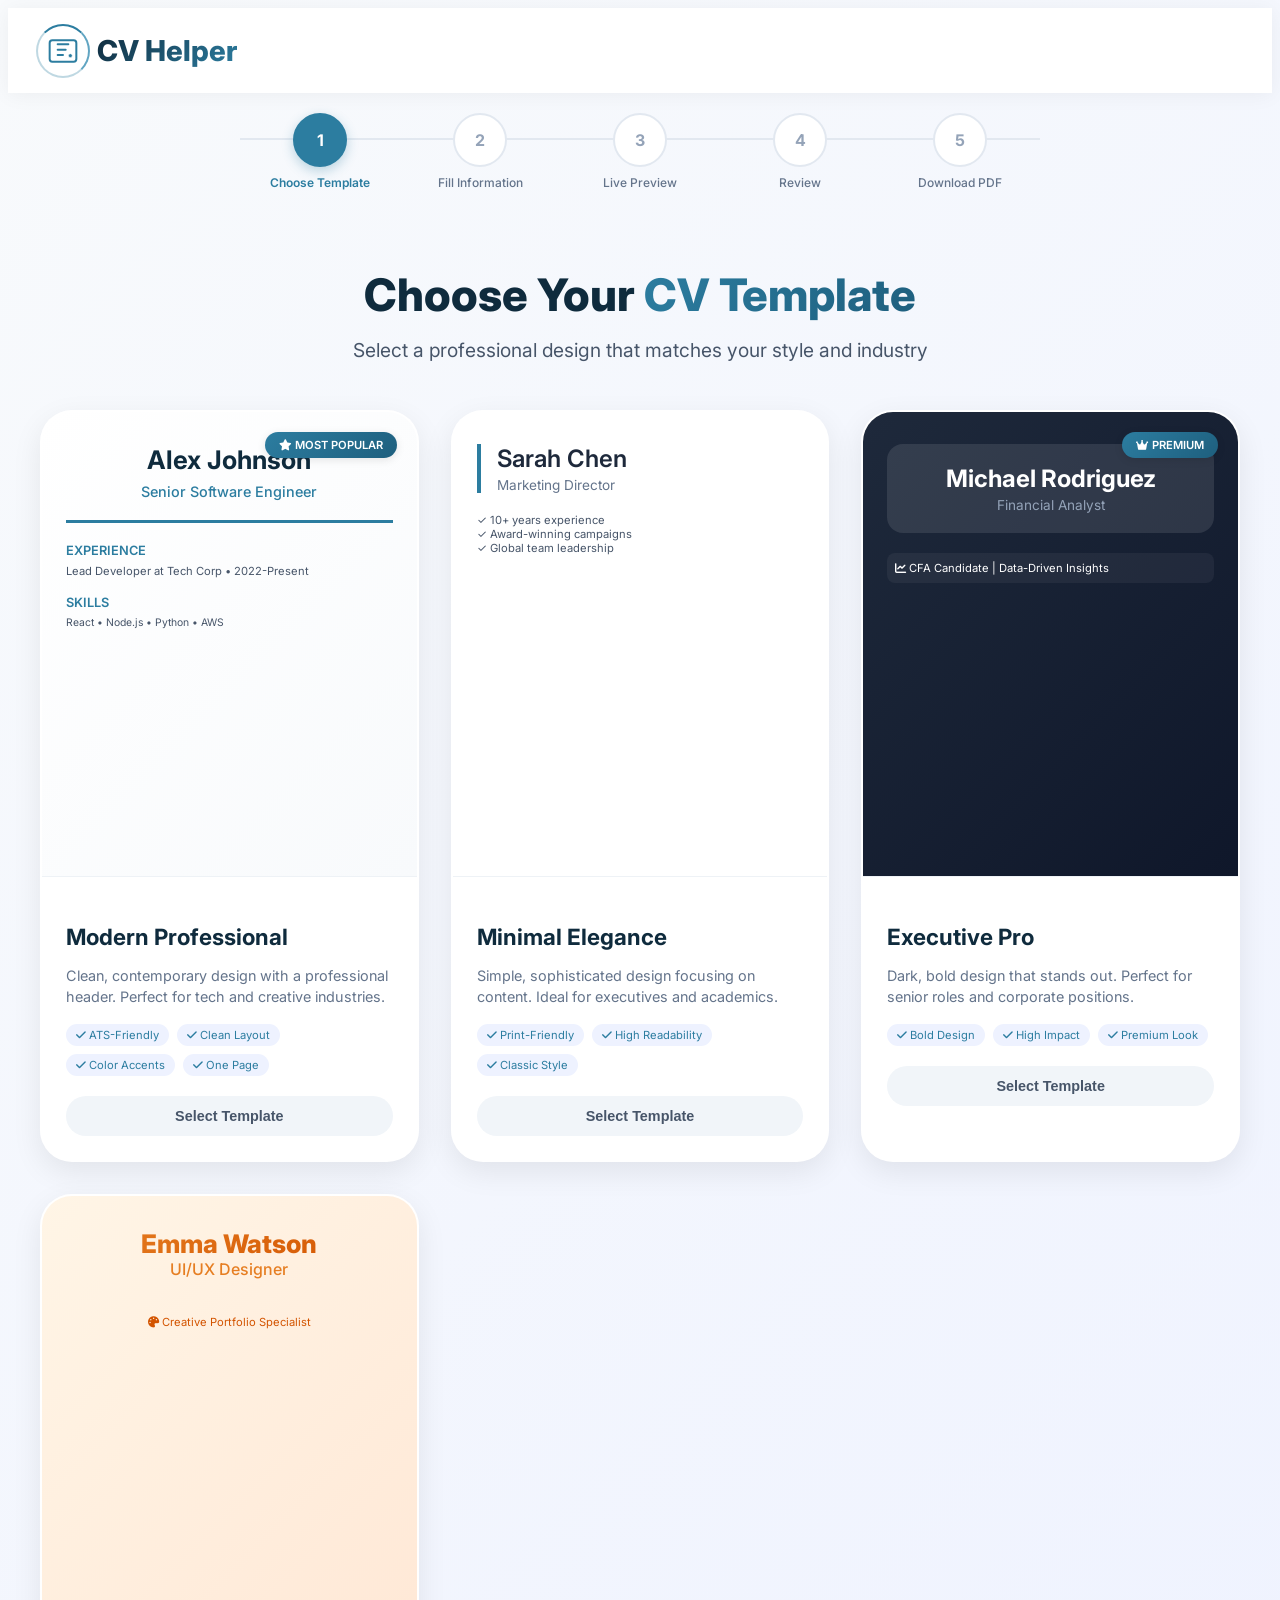
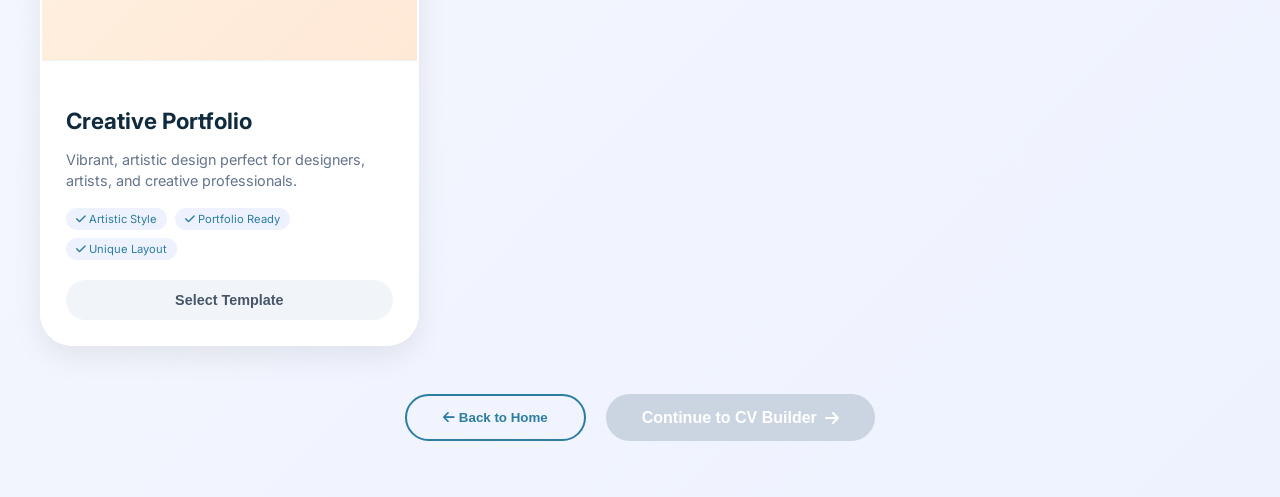
==== Gettingdtarted.html @ 2488ede4 "Add files via upload Frontend pages for for CV helper" ====
<!DOCTYPE html>
<html lang="en">
<head>
  <meta charset="UTF-8">
  <meta name="viewport" content="width=device-width, initial-scale=1.0, user-scalable=yes">
  <title>Choose Your CV Template | CV Helper</title>
  <link href="https://fonts.googleapis.com/css2?family=Inter:opsz,wght@14..32,300;14..32,400;14..32,500;14..32,600;14..32,700;14..32,800&display=swap" rel="stylesheet">
  <link rel="stylesheet" href="https://cdnjs.cloudflare.com/ajax/libs/font-awesome/6.0.0-beta3/css/all.min.css">
  <link rel="stylesheet" href="Gettingdtarted.css">
</head>
<body>

<div class="header">
  <div class="header-content">
    <a href="description.html" class="logo">
      <div class="logo-icon">
        <div class="logo-ring"></div>
        <svg viewBox="0 0 24 24" fill="none" xmlns="http://www.w3.org/2000/svg">
          <path d="M4 4H20C21.1 4 22 4.9 22 6V18C22 19.1 21.1 20 20 20H4C2.9 20 2 19.1 2 18V6C2 4.9 2.9 4 4 4Z" stroke="#2c7da0" stroke-width="1.5" fill="white"/>
          <path d="M8 7H16M8 11H14M8 15H12" stroke="#2c7da0" stroke-width="1.5" stroke-linecap="round"/>
          <circle cx="17.5" cy="15.5" r="1.5" fill="#2c7da0" stroke="white" stroke-width="0.5"/>
        </svg>
      </div>
      <div class="logo-text">CV Helper</div>
    </a>
  </div>
</div>

<div class="progress-container">
  <div class="progress-steps">
    <div class="step active"><div class="step-number"><span>1</span></div><div class="step-label">Choose Template</div></div>
    <div class="step"><div class="step-number"><span>2</span></div><div class="step-label">Fill Information</div></div>
    <div class="step"><div class="step-number"><span>3</span></div><div class="step-label">Live Preview</div></div>
    <div class="step"><div class="step-number"><span>4</span></div><div class="step-label">Review</div></div>
    <div class="step"><div class="step-number"><span>5</span></div><div class="step-label">Download PDF</div></div>
  </div>
</div>

<div class="container">
  <div class="hero-section">
    <h1>Choose Your <span>CV Template</span></h1>
    <p>Select a professional design that matches your style and industry</p>
  </div>

  <div class="template-grid" id="templateGrid">
    <!-- Modern Template -->
    <div class="template-card" data-template="modern">
      <div class="template-badge"><i class="fas fa-star"></i> MOST POPULAR</div>
      <div class="template-preview preview-modern">
        <div class="cv-header">
          <div class="cv-name">Alex Johnson</div>
          <div class="cv-title">Senior Software Engineer</div>
        </div>
        <div class="cv-section">
          <h4>EXPERIENCE</h4>
          <div style="font-size: 0.7rem; color: #475569;">Lead Developer at Tech Corp • 2022-Present</div>
        </div>
        <div class="cv-section">
          <h4>SKILLS</h4>
          <div style="font-size: 0.65rem; color: #475569;">React • Node.js • Python • AWS</div>
        </div>
      </div>
      <div class="template-info">
        <h3>Modern Professional</h3>
        <p>Clean, contemporary design with a professional header. Perfect for tech and creative industries.</p>
        <div class="template-features">
          <span class="feature-tag"><i class="fas fa-check"></i> ATS-Friendly</span>
          <span class="feature-tag"><i class="fas fa-check"></i> Clean Layout</span>
          <span class="feature-tag"><i class="fas fa-check"></i> Color Accents</span>
          <span class="feature-tag"><i class="fas fa-check"></i> One Page</span>
        </div>
        <button class="select-btn">Select Template</button>
      </div>
    </div>

    <!-- Minimal Template -->
    <div class="template-card" data-template="minimal">
      <div class="template-preview preview-minimal">
        <div class="cv-header">
          <div class="cv-name">Sarah Chen</div>
          <div class="cv-title">Marketing Director</div>
        </div>
        <div style="margin-top: 16px; font-size: 0.7rem; color: #475569;">
          <div>✓ 10+ years experience</div>
          <div>✓ Award-winning campaigns</div>
          <div>✓ Global team leadership</div>
        </div>
      </div>
      <div class="template-info">
        <h3>Minimal Elegance</h3>
        <p>Simple, sophisticated design focusing on content. Ideal for executives and academics.</p>
        <div class="template-features">
          <span class="feature-tag"><i class="fas fa-check"></i> Print-Friendly</span>
          <span class="feature-tag"><i class="fas fa-check"></i> High Readability</span>
          <span class="feature-tag"><i class="fas fa-check"></i> Classic Style</span>
        </div>
        <button class="select-btn">Select Template</button>
      </div>
    </div>

    <!-- Professional Template -->
    <div class="template-card" data-template="professional">
      <div class="template-badge"><i class="fas fa-crown"></i> PREMIUM</div>
      <div class="template-preview preview-professional">
        <div class="cv-header">
          <div class="cv-name">Michael Rodriguez</div>
          <div class="cv-title">Financial Analyst</div>
        </div>
        <div class="info-line">
          <i class="fas fa-chart-line"></i> CFA Candidate | Data-Driven Insights
        </div>
      </div>
      <div class="template-info">
        <h3>Executive Pro</h3>
        <p>Dark, bold design that stands out. Perfect for senior roles and corporate positions.</p>
        <div class="template-features">
          <span class="feature-tag"><i class="fas fa-check"></i> Bold Design</span>
          <span class="feature-tag"><i class="fas fa-check"></i> High Impact</span>
          <span class="feature-tag"><i class="fas fa-check"></i> Premium Look</span>
        </div>
        <button class="select-btn">Select Template</button>
      </div>
    </div>

    <!-- Creative Template -->
    <div class="template-card" data-template="creative">
      <div class="template-preview preview-creative">
        <div class="cv-header">
          <div class="cv-name">Emma Watson</div>
          <div class="cv-title">UI/UX Designer</div>
        </div>
        <div style="margin-top: 16px; text-align: center; font-size: 0.7rem; color: #d35400;">
          <i class="fas fa-palette"></i> Creative Portfolio Specialist
        </div>
      </div>
      <div class="template-info">
        <h3>Creative Portfolio</h3>
        <p>Vibrant, artistic design perfect for designers, artists, and creative professionals.</p>
        <div class="template-features">
          <span class="feature-tag"><i class="fas fa-check"></i> Artistic Style</span>
          <span class="feature-tag"><i class="fas fa-check"></i> Portfolio Ready</span>
          <span class="feature-tag"><i class="fas fa-check"></i> Unique Layout</span>
        </div>
        <button class="select-btn">Select Template</button>
      </div>
    </div>
  </div>

  <div class="action-buttons">
    <button class="btn-secondary" onclick="goBack()">
      <i class="fas fa-arrow-left"></i> Back to Home
    </button>
    <button class="btn-primary" id="continueBtn" onclick="continueToBuilder()" disabled>
      Continue to CV Builder <i class="fas fa-arrow-right"></i>
    </button>
  </div>
</div>

<script>
  let selectedTemplate = null;

  function loadSavedTemplate() {
    const saved = localStorage.getItem('selectedTemplate');
    if (saved) {
      selectTemplate(saved, true);
    }
  }

  function selectTemplate(templateId, isLoaded = false) {
    selectedTemplate = templateId;
    
    // Update UI
    document.querySelectorAll('.template-card').forEach(card => {
      card.classList.remove('selected');
    });
    const selectedCard = document.querySelector(`.template-card[data-template="${templateId}"]`);
    if (selectedCard) selectedCard.classList.add('selected');
    
    // Update button text
    document.querySelectorAll('.select-btn').forEach(btn => {
      const parentCard = btn.closest('.template-card');
      if (parentCard && parentCard.getAttribute('data-template') === templateId) {
        btn.textContent = '✓ Selected';
        btn.style.background = '#10b981';
        btn.style.color = 'white';
      } else {
        btn.textContent = 'Select Template';
        btn.style.background = '#f1f5f9';
        btn.style.color = '#475569';
      }
    });
    
    // Enable continue button
    const continueBtn = document.getElementById('continueBtn');
    if (continueBtn) continueBtn.disabled = false;
    
    if (!isLoaded) {
      localStorage.setItem('selectedTemplate', templateId);
      showNotification('Template selected successfully!', 'success');
    }
  }

  function continueToBuilder() {
    if (!selectedTemplate) {
      showNotification('Please select a template first', 'warning');
      return;
    }
    localStorage.setItem('selectedTemplate', selectedTemplate);
    // Redirect to your CV builder file - CHANGE THIS TO YOUR FILENAME
    window.location.href = `Working.html?template=${selectedTemplate}`;
  }

  function goBack() {
    window.location.href = 'description.html';
  }

  function showNotification(message, type) {
    const notification = document.createElement('div');
    notification.style.cssText = `
      position: fixed;
      bottom: 20px;
      right: 20px;
      background: ${type === 'success' ? '#10b981' : '#f59e0b'};
      color: white;
      padding: 12px 24px;
      border-radius: 48px;
      font-weight: 500;
      z-index: 1000;
      animation: slideIn 0.3s ease;
      box-shadow: 0 4px 12px rgba(0,0,0,0.15);
    `;
    notification.innerHTML = `<i class="fas ${type === 'success' ? 'fa-check-circle' : 'fa-exclamation-circle'}"></i> ${message}`;
    document.body.appendChild(notification);
    setTimeout(() => {
      notification.style.animation = 'slideOut 0.3s ease';
      setTimeout(() => notification.remove(), 300);
    }, 2000);
  }

  // Add animation styles
  const style = document.createElement('style');
  style.textContent = `
    @keyframes slideIn {
      from { transform: translateX(100%); opacity: 0; }
      to { transform: translateX(0); opacity: 1; }
    }
    @keyframes slideOut {
      from { transform: translateX(0); opacity: 1; }
      to { transform: translateX(100%); opacity: 0; }
    }
  `;
  document.head.appendChild(style);

  // Event listeners for cards and buttons
  document.querySelectorAll('.template-card').forEach(card => {
    card.addEventListener('click', (e) => {
      if (e.target.classList.contains('select-btn')) return;
      const templateId = card.getAttribute('data-template');
      selectTemplate(templateId);
    });
    // Also handle button clicks separately (so they don't bubble)
    const btn = card.querySelector('.select-btn');
    if (btn) {
      btn.addEventListener('click', (e) => {
        e.stopPropagation();
        const templateId = card.getAttribute('data-template');
        selectTemplate(templateId);
      });
    }
  });

  loadSavedTemplate();
</script>
</body>
</html>
---- Gettingdtarted.css ----
jd{
      margin: 0;
      padding: 0;
      box-sizing: border-box;
    }

    body {
      font-family: 'Inter', sans-serif;
      background: linear-gradient(135deg, #f8fafc 0%, #eef2ff 100%);
      min-height: 100vh;
    }

    .header {
      background: rgba(255, 255, 255, 0.95);
      backdrop-filter: blur(10px);
      box-shadow: 0 2px 20px rgba(0, 0, 0, 0.05);
      position: sticky;
      top: 0;
      z-index: 100;
    }

    .header-content {
      max-width: 1400px;
      margin: 0 auto;
      padding: 20px 32px;
      display: flex;
      justify-content: space-between;
      align-items: center;
      flex-wrap: wrap;
      gap: 16px;
    }

    .logo {
      display: flex;
      align-items: center;
      gap: 12px;
      cursor: pointer;
      text-decoration: none;
    }

    .logo-icon {
      position: relative;
      width: 45px;
      height: 45px;
      display: flex;
      align-items: center;
      justify-content: center;
    }

    .logo-ring {
      position: absolute;
      width: 50px;
      height: 50px;
      border-radius: 50%;
      border: 2px solid rgba(44, 125, 160, 0.3);
      border-top-color: #2c7da0;
      border-right-color: #61a5c2;
      animation: spinRing 3s linear infinite;
    }

    @keyframes spinRing {
      0% { transform: rotate(0deg); }
      100% { transform: rotate(360deg); }
    }

    .logo svg {
      width: 32px;
      height: 32px;
    }

    .logo-text {
      font-size: 1.8rem;
      font-weight: 800;
      background: linear-gradient(135deg, #0f2b3d, #2c7da0);
      -webkit-background-clip: text;
      background-clip: text;
      color: transparent;
    }

    .progress-container {
      max-width: 800px;
      margin: 0 auto;
      padding: 20px 32px 0;
    }

    .progress-steps {
      display: flex;
      justify-content: space-between;
      align-items: center;
      position: relative;
    }

    .progress-steps::before {
      content: '';
      position: absolute;
      top: 25px;
      left: 0;
      right: 0;
      height: 2px;
      background: #e2e8f0;
      z-index: 1;
    }

    .step {
      position: relative;
      z-index: 2;
      text-align: center;
      flex: 1;
    }

    .step-number {
      width: 50px;
      height: 50px;
      background: white;
      border: 2px solid #e2e8f0;
      border-radius: 50%;
      display: flex;
      align-items: center;
      justify-content: center;
      margin: 0 auto 8px;
      font-weight: 700;
      color: #94a3b8;
      transition: all 0.3s;
    }

    .step.active .step-number {
      background: #2c7da0;
      border-color: #2c7da0;
      color: white;
      box-shadow: 0 4px 12px rgba(44, 125, 160, 0.3);
    }

    .step.completed .step-number {
      background: #10b981;
      border-color: #10b981;
      color: white;
    }

    .step.completed .step-number::after {
      content: '✓';
      font-size: 1.2rem;
    }

    .step.completed .step-number span {
      display: none;
    }

    .step-label {
      font-size: 0.75rem;
      font-weight: 500;
      color: #64748b;
    }

    .step.active .step-label {
      color: #2c7da0;
      font-weight: 600;
    }

    .container {
      max-width: 1400px;
      margin: 0 auto;
      padding: 48px 32px;
    }

    .hero-section {
      text-align: center;
      margin-bottom: 48px;
    }

    .hero-section h1 {
      font-size: 2.8rem;
      font-weight: 800;
      color: #0f2b3d;
      margin-bottom: 16px;
    }

    .hero-section h1 span {
      background: linear-gradient(120deg, #2c7da0, #1e5f7e);
      background-clip: text;
      -webkit-background-clip: text;
      color: transparent;
    }

    .hero-section p {
      font-size: 1.2rem;
      color: #475569;
      max-width: 600px;
      margin: 0 auto;
    }

    .template-grid {
      display: grid;
      grid-template-columns: repeat(auto-fit, minmax(340px, 1fr));
      gap: 32px;
      margin-bottom: 48px;
    }

    .template-card {
      background: white;
      border-radius: 32px;
      overflow: hidden;
      cursor: pointer;
      transition: all 0.3s cubic-bezier(0.4, 0, 0.2, 1);
      border: 2px solid transparent;
      position: relative;
      box-shadow: 0 10px 30px rgba(0, 0, 0, 0.08);
    }

    .template-card:hover {
      transform: translateY(-8px);
      box-shadow: 0 20px 40px rgba(44, 125, 160, 0.15);
    }

    .template-card.selected {
      border-color: #2c7da0;
      box-shadow: 0 20px 40px rgba(44, 125, 160, 0.2);
    }

    .template-badge {
      position: absolute;
      top: 20px;
      right: 20px;
      background: linear-gradient(135deg, #2c7da0, #1e5f7e);
      color: white;
      padding: 6px 14px;
      border-radius: 40px;
      font-size: 0.7rem;
      font-weight: 600;
      z-index: 10;
      box-shadow: 0 2px 8px rgba(0, 0, 0, 0.1);
    }

    .template-preview {
      padding: 32px 24px;
      min-height: 400px;
      position: relative;
      transition: 0.3s;
    }

    .preview-modern {
      background: linear-gradient(135deg, #ffffff 0%, #f8fafc 100%);
    }
    .preview-modern .cv-header {
      text-align: center;
      padding-bottom: 20px;
      border-bottom: 3px solid #2c7da0;
      margin-bottom: 20px;
    }
    .preview-modern .cv-name {
      font-size: 1.6rem;
      font-weight: 700;
      color: #0f2b3d;
    }
    .preview-modern .cv-title {
      color: #2c7da0;
      font-weight: 500;
      margin-top: 8px;
      font-size: 0.9rem;
    }
    .preview-modern .cv-section h4 {
      font-size: 0.8rem;
      color: #2c7da0;
      margin-bottom: 6px;
      font-weight: 600;
    }

    .preview-minimal {
      background: white;
    }
    .preview-minimal .cv-header {
      text-align: left;
      border-left: 4px solid #2c7da0;
      padding-left: 16px;
      margin-bottom: 20px;
    }
    .preview-minimal .cv-name {
      font-size: 1.5rem;
      font-weight: 600;
      color: #1e293b;
    }
    .preview-minimal .cv-title {
      font-size: 0.85rem;
      color: #64748b;
      margin-top: 4px;
    }

    .preview-professional {
      background: linear-gradient(135deg, #1e293b 0%, #0f172a 100%);
      color: white;
    }
    .preview-professional .cv-header {
      text-align: center;
      background: rgba(255, 255, 255, 0.1);
      padding: 20px;
      border-radius: 16px;
      margin-bottom: 20px;
    }
    .preview-professional .cv-name {
      font-size: 1.5rem;
      font-weight: 700;
    }
    .preview-professional .cv-title {
      color: #94a3b8;
      font-size: 0.85rem;
      margin-top: 4px;
    }
    .preview-professional .info-line {
      background: rgba(255, 255, 255, 0.05);
      padding: 8px;
      border-radius: 8px;
      margin-top: 12px;
      font-size: 0.7rem;
    }

    .preview-creative {
      background: linear-gradient(135deg, #fff5e6 0%, #ffe8d6 100%);
    }
    .preview-creative .cv-header {
      text-align: center;
      position: relative;
      padding-bottom: 20px;
    }
    .preview-creative .cv-name {
      font-size: 1.6rem;
      font-weight: 800;
      background: linear-gradient(135deg, #e67e22, #d35400);
      -webkit-background-clip: text;
      background-clip: text;
      color: transparent;
    }
    .preview-creative .cv-title {
      color: #e67e22;
      font-weight: 500;
    }

    .template-info {
      padding: 24px;
      background: white;
      border-top: 1px solid #eef2f6;
    }
    .template-info h3 {
      font-size: 1.4rem;
      font-weight: 700;
      margin-bottom: 8px;
      color: #0f2b3d;
    }
    .template-info p {
      color: #64748b;
      margin-bottom: 16px;
      line-height: 1.5;
      font-size: 0.9rem;
    }
    .template-features {
      display: flex;
      gap: 8px;
      flex-wrap: wrap;
      margin-bottom: 20px;
    }
    .feature-tag {
      background: #eef2ff;
      padding: 4px 10px;
      border-radius: 20px;
      font-size: 0.7rem;
      color: #2c7da0;
    }
    .select-btn {
      width: 100%;
      padding: 12px;
      background: #f1f5f9;
      color: #475569;
      border: none;
      border-radius: 40px;
      font-weight: 600;
      cursor: pointer;
      transition: all 0.2s;
      font-size: 0.9rem;
    }
    .template-card.selected .select-btn {
      background: #2c7da0;
      color: white;
    }
    .select-btn:hover {
      transform: scale(1.02);
    }

    .action-buttons {
      display: flex;
      justify-content: center;
      gap: 20px;
      margin-top: 32px;
    }

    .btn-primary {
      background: linear-gradient(135deg, #2c7da0, #1e5f7e);
      color: white;
      padding: 14px 36px;
      border-radius: 48px;
      font-weight: 600;
      border: none;
      cursor: pointer;
      font-size: 1rem;
      transition: all 0.2s;
      display: inline-flex;
      align-items: center;
      gap: 8px;
    }
    .btn-primary:hover:not(:disabled) {
      transform: translateY(-2px);
      box-shadow: 0 10px 25px rgba(44, 125, 160, 0.3);
    }
    .btn-primary:disabled {
      background: #cbd5e1;
      cursor: not-allowed;
      transform: none;
    }
    .btn-secondary {
      background: transparent;
      border: 2px solid #2c7da0;
      color: #2c7da0;
      padding: 14px 36px;
      border-radius: 48px;
      font-weight: 600;
      cursor: pointer;
      transition: all 0.2s;
    }
    .btn-secondary:hover {
      background: #eef2ff;
    }

    @keyframes fadeInUp {
      from {
        opacity: 0;
        transform: translateY(30px);
      }
      to {
        opacity: 1;
        transform: translateY(0);
      }
    }
    .template-card {
      animation: fadeInUp 0.5s ease forwards;
      opacity: 0;
    }
    .template-card:nth-child(1) { animation-delay: 0.1s; }
    .template-card:nth-child(2) { animation-delay: 0.2s; }
    .template-card:nth-child(3) { animation-delay: 0.3s; }
    .template-card:nth-child(4) { animation-delay: 0.4s; }

    @media (max-width: 768px) {
      .container { padding: 24px 16px; }
      .hero-section h1 { font-size: 2rem; }
      .template-grid { grid-template-columns: 1fr; }
      .action-buttons { flex-direction: column; align-items: center; }
      .btn-primary, .btn-secondary { width: 100%; justify-content: center; }
      .progress-steps { display: none; }
    }
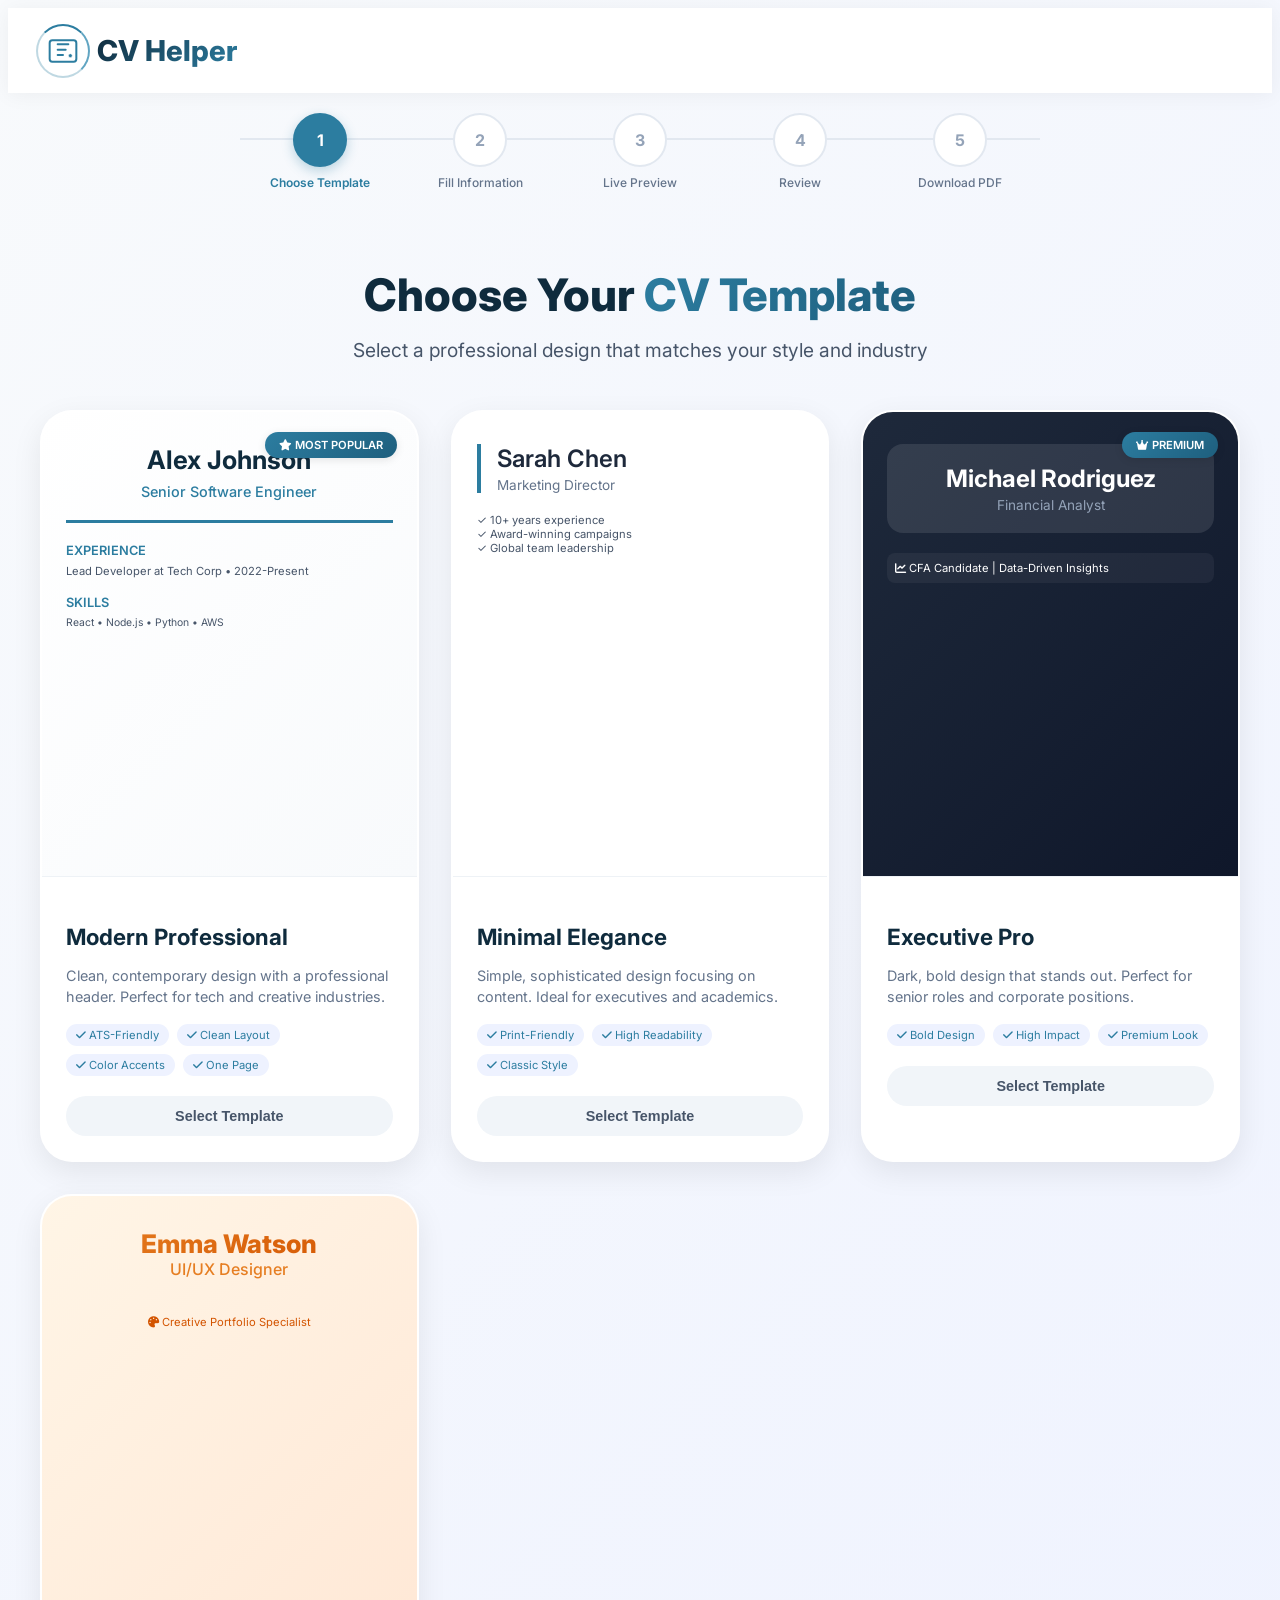
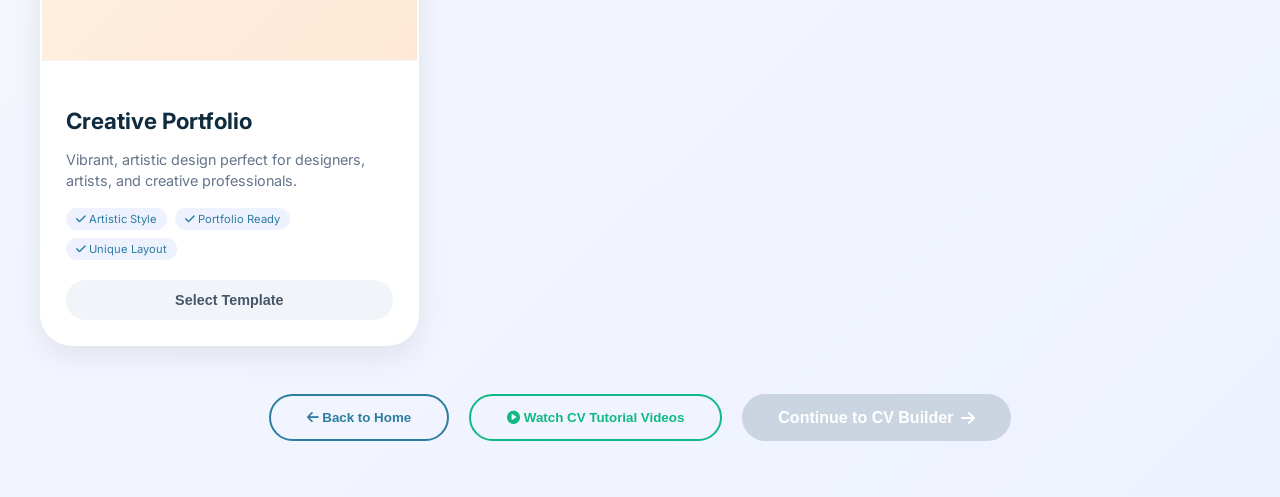
==== commit 85771bf5: "Add files via upload little adjustments with the add of video content" ====
--- a/Gettingdtarted.html
+++ b/Gettingdtarted.html
@@ -7,6 +7,17 @@
   <link href="https://fonts.googleapis.com/css2?family=Inter:opsz,wght@14..32,300;14..32,400;14..32,500;14..32,600;14..32,700;14..32,800&display=swap" rel="stylesheet">
   <link rel="stylesheet" href="https://cdnjs.cloudflare.com/ajax/libs/font-awesome/6.0.0-beta3/css/all.min.css">
   <link rel="stylesheet" href="Gettingdtarted.css">
+  <style>
+    /* Optional: custom style for the video button to make it stand out */
+    .video-btn {
+      border-color: #10b981 !important;
+      color: #10b981 !important;
+    }
+    .video-btn:hover {
+      background: #10b981 !important;
+      color: white !important;
+    }
+  </style>
 </head>
 <body>
 
@@ -150,6 +161,10 @@
     <button class="btn-secondary" onclick="goBack()">
       <i class="fas fa-arrow-left"></i> Back to Home
     </button>
+    <!-- New button to watch video tutorials -->
+    <button class="btn-secondary video-btn" onclick="location.href='Video.html'">
+      <i class="fas fa-play-circle"></i> Watch CV Tutorial Videos
+    </button>
     <button class="btn-primary" id="continueBtn" onclick="continueToBuilder()" disabled>
       Continue to CV Builder <i class="fas fa-arrow-right"></i>
     </button>
@@ -169,14 +184,12 @@
   function selectTemplate(templateId, isLoaded = false) {
     selectedTemplate = templateId;
     
-    // Update UI
     document.querySelectorAll('.template-card').forEach(card => {
       card.classList.remove('selected');
     });
     const selectedCard = document.querySelector(`.template-card[data-template="${templateId}"]`);
     if (selectedCard) selectedCard.classList.add('selected');
     
-    // Update button text
     document.querySelectorAll('.select-btn').forEach(btn => {
       const parentCard = btn.closest('.template-card');
       if (parentCard && parentCard.getAttribute('data-template') === templateId) {
@@ -190,7 +203,6 @@
       }
     });
     
-    // Enable continue button
     const continueBtn = document.getElementById('continueBtn');
     if (continueBtn) continueBtn.disabled = false;
     
@@ -206,7 +218,6 @@
       return;
     }
     localStorage.setItem('selectedTemplate', selectedTemplate);
-    // Redirect to your CV builder file - CHANGE THIS TO YOUR FILENAME
     window.location.href = `Working.html?template=${selectedTemplate}`;
   }
 
@@ -237,7 +248,6 @@
     }, 2000);
   }
 
-  // Add animation styles
   const style = document.createElement('style');
   style.textContent = `
     @keyframes slideIn {
@@ -251,14 +261,12 @@
   `;
   document.head.appendChild(style);
 
-  // Event listeners for cards and buttons
   document.querySelectorAll('.template-card').forEach(card => {
     card.addEventListener('click', (e) => {
       if (e.target.classList.contains('select-btn')) return;
       const templateId = card.getAttribute('data-template');
       selectTemplate(templateId);
     });
-    // Also handle button clicks separately (so they don't bubble)
     const btn = card.querySelector('.select-btn');
     if (btn) {
       btn.addEventListener('click', (e) => {
